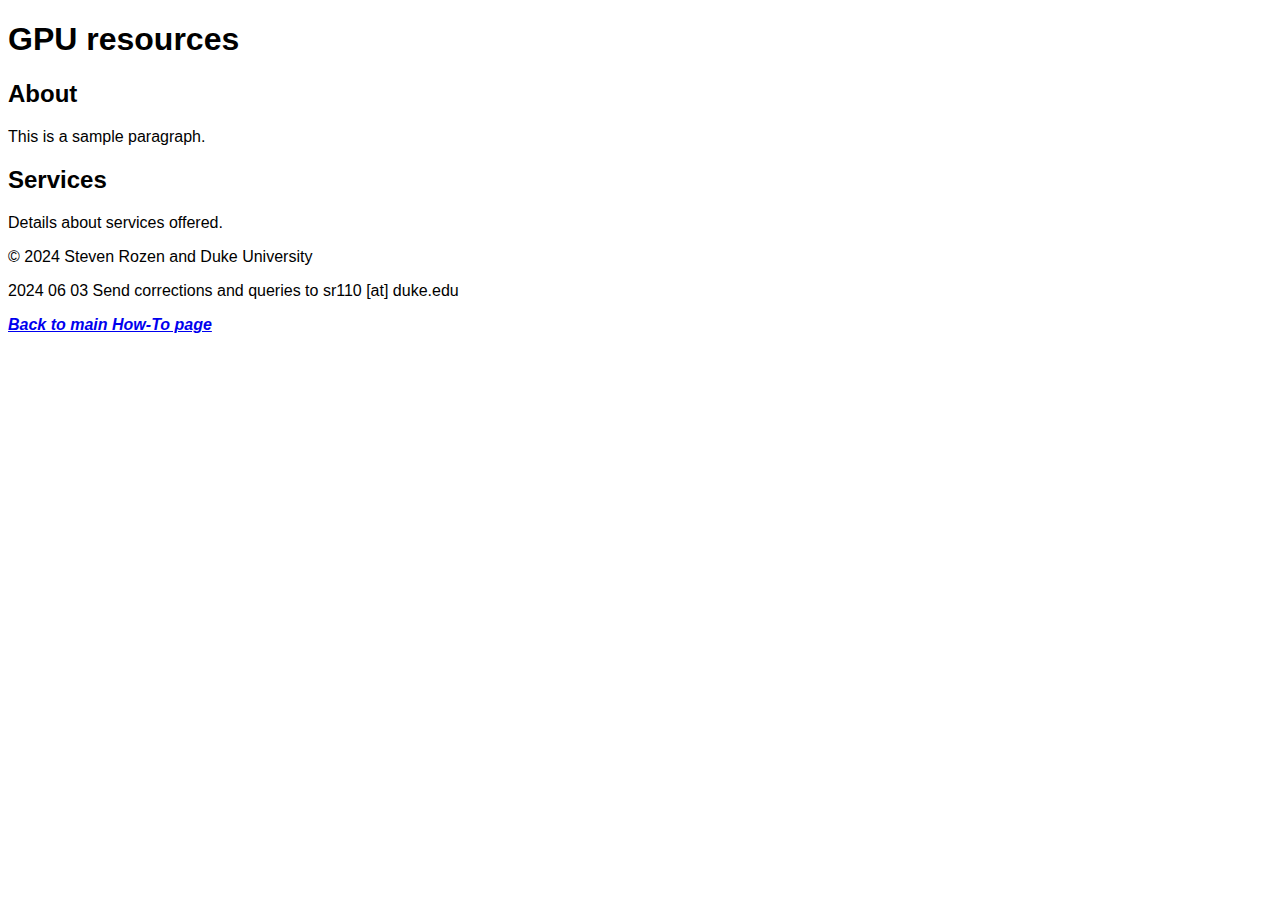
==== gpuresources.html @ b095beac "edits" ====
<!DOCTYPE html>
<html lang="en">
<head>
    <meta charset="UTF-8">
    <meta name="viewport" content="width=device-width, initial-scale=1.0">
    <title>GPU resources</title>
    <!-- Add your CSS files here -->
    <link rel="stylesheet" href="styles.css">
</head>
<body>
    <!-- Add your HTML content here -->
    <header>
        <h1>GPU resources</h1>
    </header>
    
    <main>
        <section>
            <h2>About</h2>
            <p>This is a sample paragraph.</p>
        </section>
        
        <section>
            <h2>Services</h2>
            <p>Details about services offered.</p>
        </section>
    </main>
    
    <footer>
        <p>&copy; 2024 Steven Rozen and Duke University</p>
		<p>2024 06 03 Send corrections and queries to sr110 [at] duke.edu</p>
		<p><a href="index.html"><i><b>Back to main How-To page</b></i></a></p>
    </footer>

    <!-- Add your JavaScript files here -->
    <script src="script.js"></script>
</body>
</html>
---- styles.css ----
body {
    font-family: Arial, Helvetica, sans-serif;
}
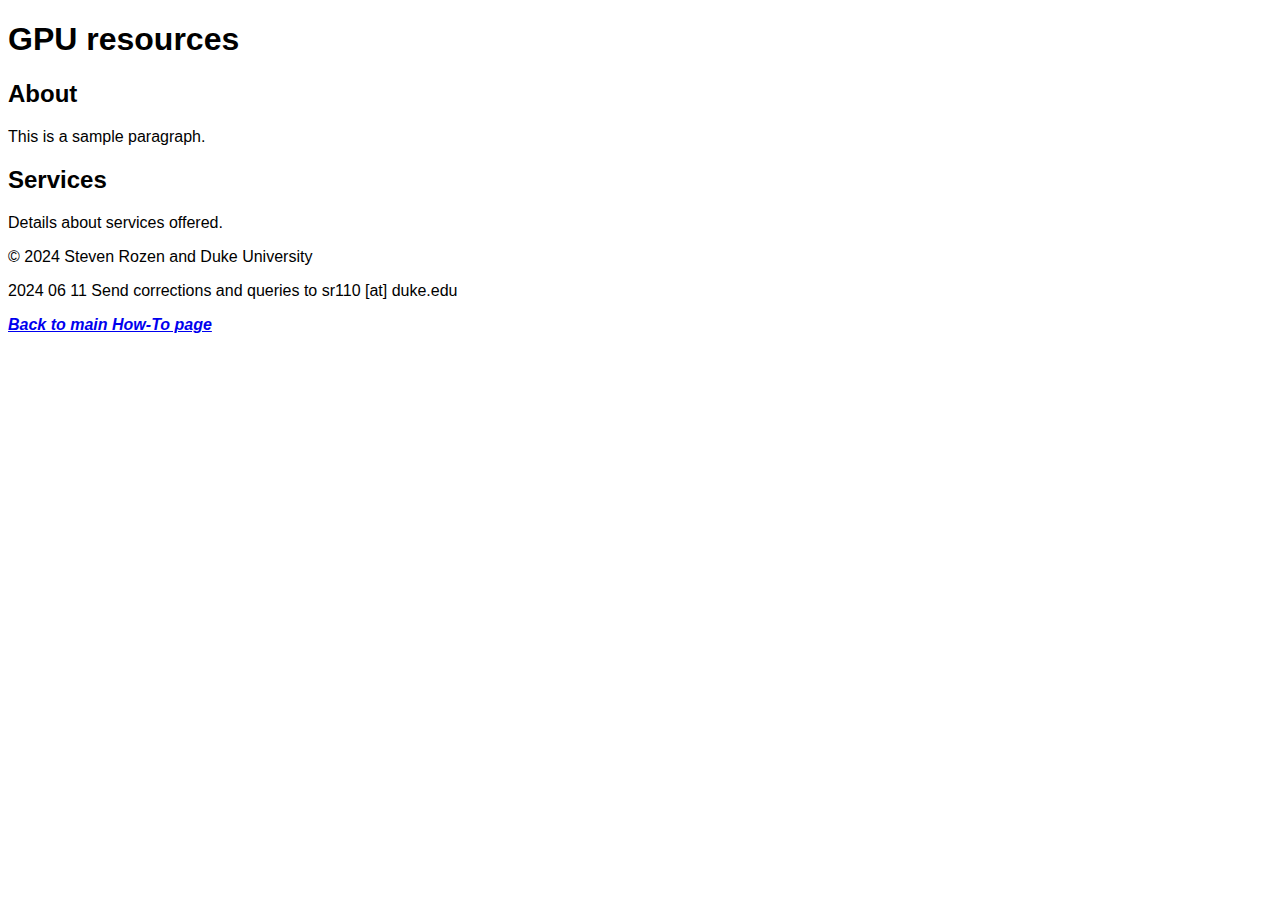
==== commit ab9dbb0e: "edis" ====
--- a/gpuresources.html
+++ b/gpuresources.html
@@ -27,7 +27,7 @@
     
     <footer>
         <p>&copy; 2024 Steven Rozen and Duke University</p>
-		<p>2024 06 03 Send corrections and queries to sr110 [at] duke.edu</p>
+		<p>2024 06 11 Send corrections and queries to sr110 [at] duke.edu</p>
 		<p><a href="index.html"><i><b>Back to main How-To page</b></i></a></p>
     </footer>
 
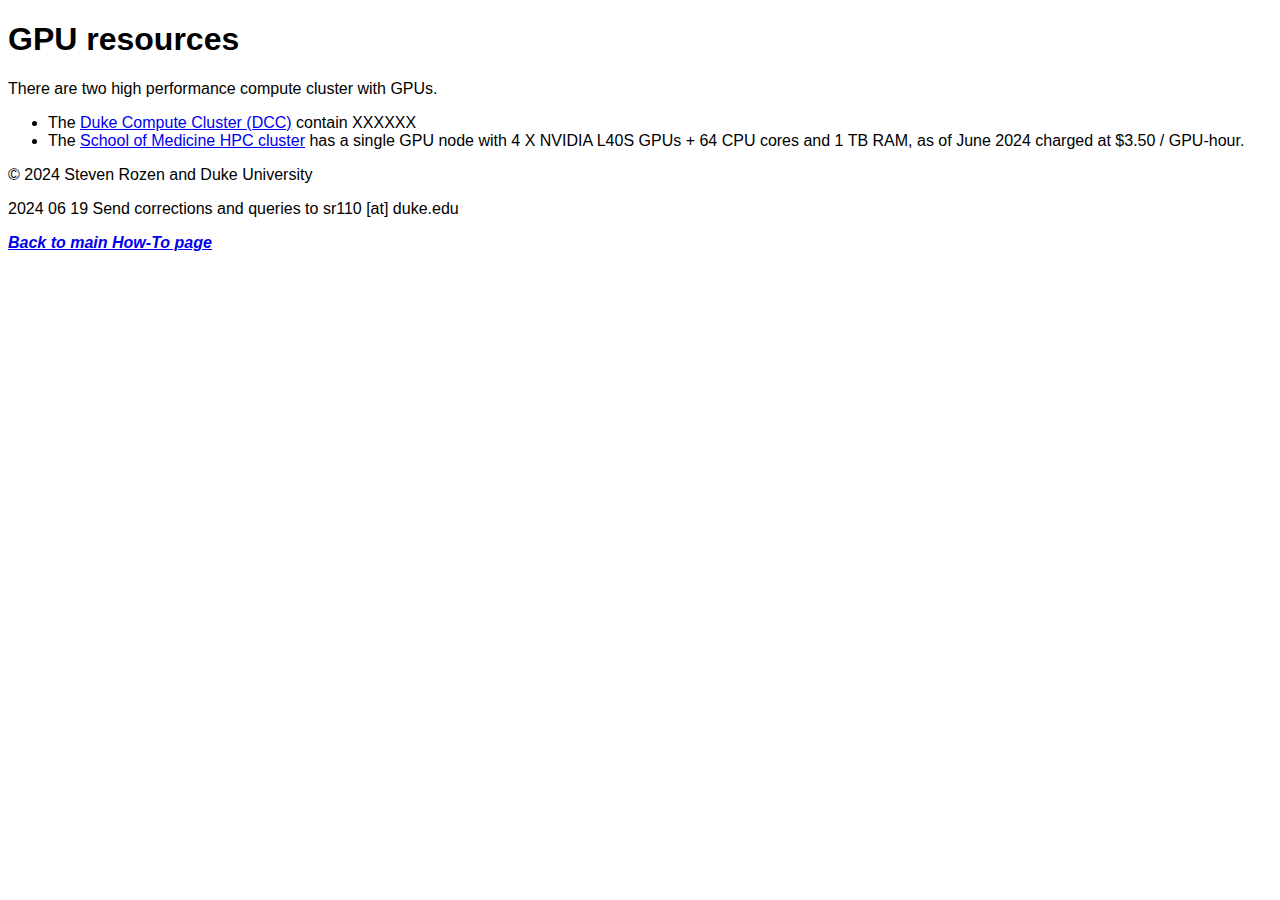
==== commit 31d1367b: "more edits" ====
--- a/gpuresources.html
+++ b/gpuresources.html
@@ -14,20 +14,19 @@
     </header>
     
     <main>
-        <section>
-            <h2>About</h2>
-            <p>This is a sample paragraph.</p>
-        </section>
-        
-        <section>
-            <h2>Services</h2>
-            <p>Details about services offered.</p>
-        </section>
+    <p>There are two high performance compute cluster with GPUs.</p>
+	<ul>
+	  <li>The <a href="HPC-non-sensitive-data.html">
+	   Duke Compute Cluster (DCC)</a> contain XXXXXX</li>
+	  <li>The <a href="HPC-sensitive-data.html">School of Medicine HPC cluster</a>
+	  has a single GPU node with 4 X NVIDIA L40S GPUs + 64 CPU cores and 1 TB RAM,
+      as of June 2024 charged at $3.50 / GPU-hour. 
+	</ul>
     </main>
     
     <footer>
         <p>&copy; 2024 Steven Rozen and Duke University</p>
-		<p>2024 06 11 Send corrections and queries to sr110 [at] duke.edu</p>
+		<p>2024 06 19 Send corrections and queries to sr110 [at] duke.edu</p>
 		<p><a href="index.html"><i><b>Back to main How-To page</b></i></a></p>
     </footer>
 
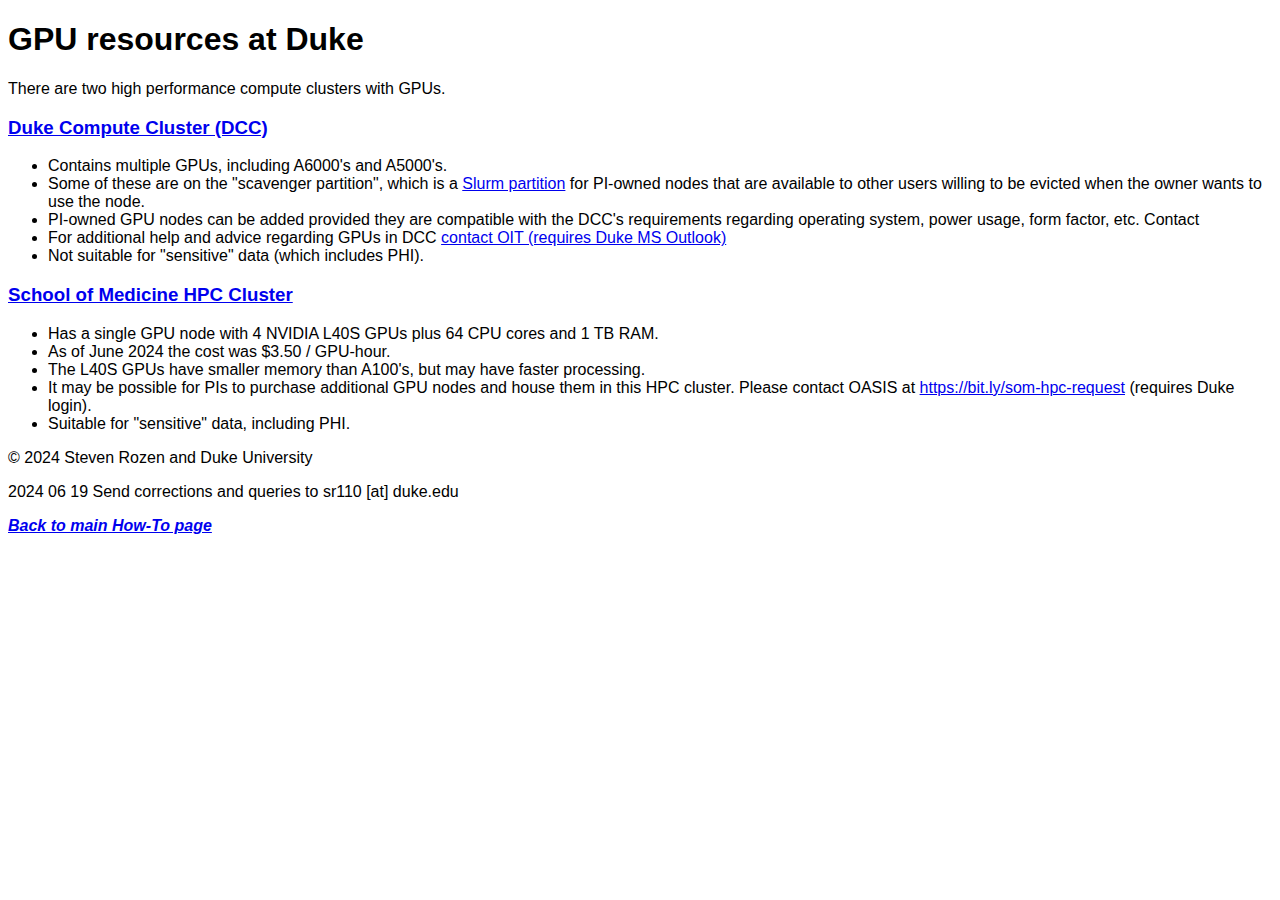
==== commit e7be91c4: "more edtis / additions" ====
--- a/gpuresources.html
+++ b/gpuresources.html
@@ -10,17 +10,45 @@
 <body>
     <!-- Add your HTML content here -->
     <header>
-        <h1>GPU resources</h1>
+        <h1>GPU resources at Duke</h1>
     </header>
     
     <main>
-    <p>There are two high performance compute cluster with GPUs.</p>
+    <p>There are two high performance compute clusters with GPUs.</p>
+	
+	<h3><a href="HPC-non-sensitive-data.html">
+	   Duke Compute Cluster (DCC)</a></h3>
 	<ul>
-	  <li>The <a href="HPC-non-sensitive-data.html">
-	   Duke Compute Cluster (DCC)</a> contain XXXXXX</li>
-	  <li>The <a href="HPC-sensitive-data.html">School of Medicine HPC cluster</a>
-	  has a single GPU node with 4 X NVIDIA L40S GPUs + 64 CPU cores and 1 TB RAM,
-      as of June 2024 charged at $3.50 / GPU-hour. 
+	  <li> Contains multiple GPUs, including
+	   A6000's and A5000's. </li>
+	   <li>Some of these are on the "scavenger partition",
+	   which is a <a href="https://slurm.schedmd.com" target="_blank">Slurm partition</a>
+	   for PI-owned nodes that are available to
+	   other users willing to be evicted when the owner wants to use the node.</li>
+	   <li>PI-owned GPU nodes can be added provided they are compatible with the DCC's requirements
+	   regarding operating system, power usage, form factor, etc. Contact </li>
+	   <li>For additional help and advice regarding GPUs in DCC
+	   <a href="https://outlook.office365.com/owa/calendar/ResearchComputing@ProdDuke.onmicrosoft.com/bookings/"
+		target="_blank">
+		contact OIT (requires Duke MS Outlook)</a></li>
+	   <li>Not suitable for "sensitive" data (which includes PHI).</li>
+	</ul>
+	
+	<h3><a href="HPC-sensitive-data.html">School of Medicine HPC Cluster</a></h3>
+	
+	<ul>
+	  <li>
+	  Has a single GPU node with 4 NVIDIA L40S GPUs plus 64 CPU cores and 1 TB RAM.
+      <li>As of June 2024 the cost was $3.50 / GPU-hour.</li>
+      <li>	  The L40S GPUs have smaller memory
+	  than A100's, but may have faster processing.</li> 
+
+	  <li>It may be possible for PIs to
+	  purchase additional GPU nodes and house them in this HPC cluster. Please contact
+	  OASIS at <a href="https://bit.ly/som-hpc-request">https://bit.ly/som-hpc-request</a>
+      (requires Duke login).</li>
+	  
+	  <li>Suitable for "sensitive" data, including PHI.</li>
 	</ul>
     </main>
     
@@ -30,7 +58,5 @@
 		<p><a href="index.html"><i><b>Back to main How-To page</b></i></a></p>
     </footer>
 
-    <!-- Add your JavaScript files here -->
-    <script src="script.js"></script>
 </body>
 </html>
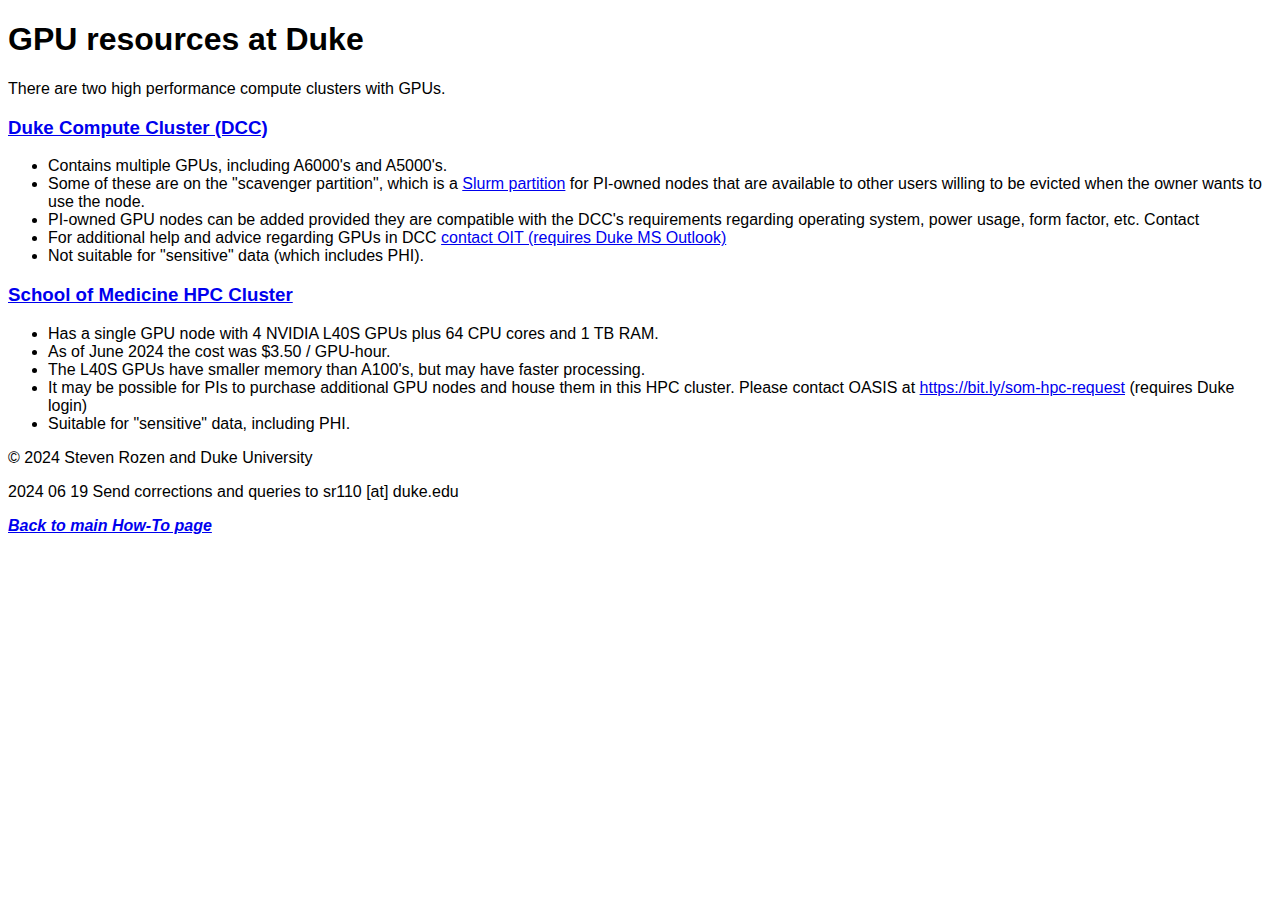
==== commit 317489e4: "minor edits" ====
--- a/gpuresources.html
+++ b/gpuresources.html
@@ -46,7 +46,7 @@
 	  <li>It may be possible for PIs to
 	  purchase additional GPU nodes and house them in this HPC cluster. Please contact
 	  OASIS at <a href="https://bit.ly/som-hpc-request">https://bit.ly/som-hpc-request</a>
-      (requires Duke login).</li>
+      (requires Duke login)</li>
 	  
 	  <li>Suitable for "sensitive" data, including PHI.</li>
 	</ul>
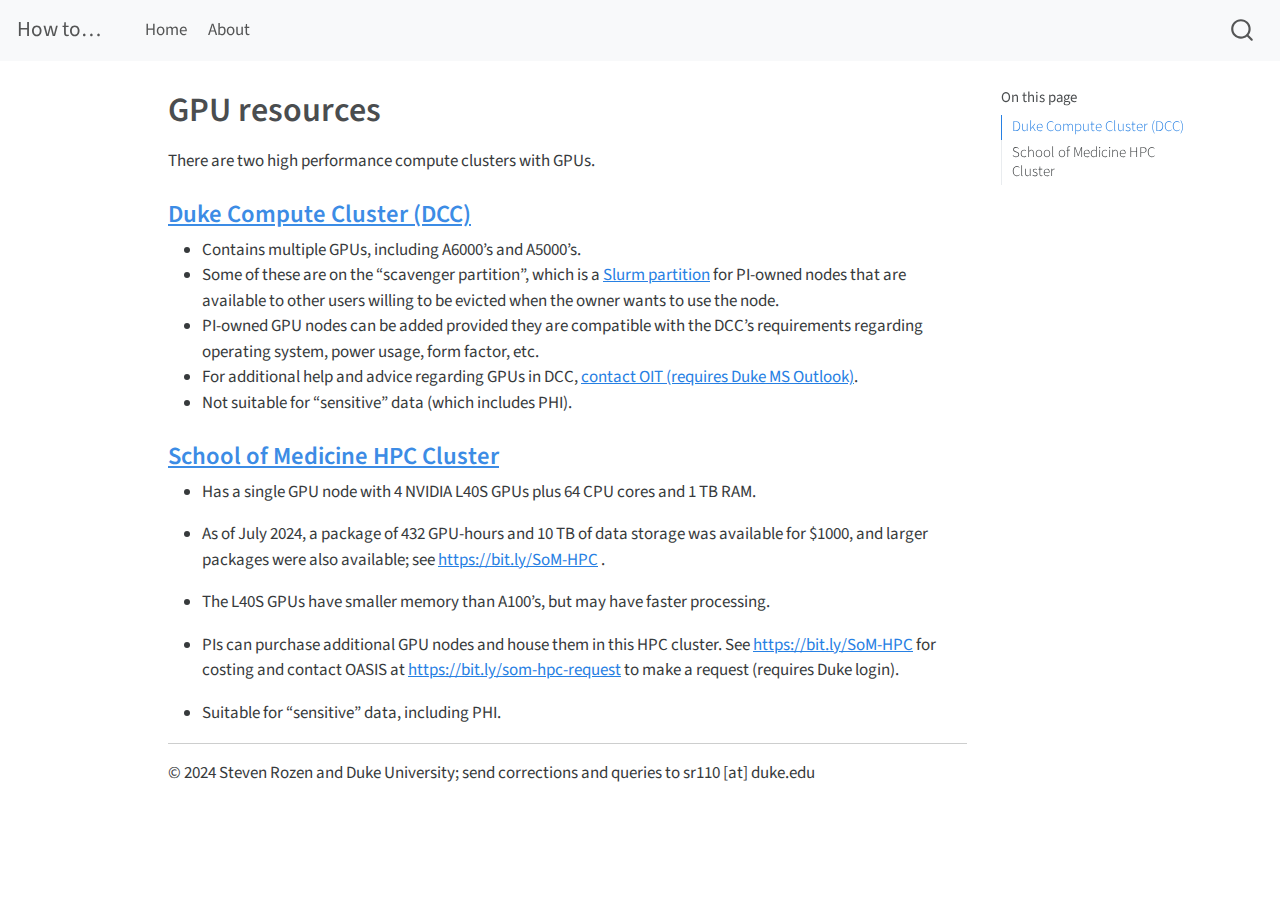
==== commit 71abeb9c: "moved to quarto generated files" ====
--- a/gpuresources.html
+++ b/gpuresources.html
@@ -1,62 +1,397 @@
 <!DOCTYPE html>
-<html lang="en">
-<head>
-    <meta charset="UTF-8">
-    <meta name="viewport" content="width=device-width, initial-scale=1.0">
-    <title>GPU resources</title>
-    <!-- Add your CSS files here -->
-    <link rel="stylesheet" href="styles.css">
+<html xmlns="http://www.w3.org/1999/xhtml" lang="en" xml:lang="en"><head>
+
+<meta charset="utf-8">
+<meta name="generator" content="quarto-1.3.433">
+
+<meta name="viewport" content="width=device-width, initial-scale=1.0, user-scalable=yes">
+
+
+<title>How to… - GPU resources</title>
+<style>
+code{white-space: pre-wrap;}
+span.smallcaps{font-variant: small-caps;}
+div.columns{display: flex; gap: min(4vw, 1.5em);}
+div.column{flex: auto; overflow-x: auto;}
+div.hanging-indent{margin-left: 1.5em; text-indent: -1.5em;}
+ul.task-list{list-style: none;}
+ul.task-list li input[type="checkbox"] {
+  width: 0.8em;
+  margin: 0 0.8em 0.2em -1em; /* quarto-specific, see https://github.com/quarto-dev/quarto-cli/issues/4556 */ 
+  vertical-align: middle;
+}
+</style>
+
+
+<script src="site_libs/quarto-nav/quarto-nav.js"></script>
+<script src="site_libs/quarto-nav/headroom.min.js"></script>
+<script src="site_libs/clipboard/clipboard.min.js"></script>
+<script src="site_libs/quarto-search/autocomplete.umd.js"></script>
+<script src="site_libs/quarto-search/fuse.min.js"></script>
+<script src="site_libs/quarto-search/quarto-search.js"></script>
+<meta name="quarto:offset" content="./">
+<script src="site_libs/quarto-html/quarto.js"></script>
+<script src="site_libs/quarto-html/popper.min.js"></script>
+<script src="site_libs/quarto-html/tippy.umd.min.js"></script>
+<script src="site_libs/quarto-html/anchor.min.js"></script>
+<link href="site_libs/quarto-html/tippy.css" rel="stylesheet">
+<link href="site_libs/quarto-html/quarto-syntax-highlighting.css" rel="stylesheet" id="quarto-text-highlighting-styles">
+<script src="site_libs/bootstrap/bootstrap.min.js"></script>
+<link href="site_libs/bootstrap/bootstrap-icons.css" rel="stylesheet">
+<link href="site_libs/bootstrap/bootstrap.min.css" rel="stylesheet" id="quarto-bootstrap" data-mode="light">
+<script id="quarto-search-options" type="application/json">{
+  "location": "navbar",
+  "copy-button": false,
+  "collapse-after": 3,
+  "panel-placement": "end",
+  "type": "overlay",
+  "limit": 20,
+  "language": {
+    "search-no-results-text": "No results",
+    "search-matching-documents-text": "matching documents",
+    "search-copy-link-title": "Copy link to search",
+    "search-hide-matches-text": "Hide additional matches",
+    "search-more-match-text": "more match in this document",
+    "search-more-matches-text": "more matches in this document",
+    "search-clear-button-title": "Clear",
+    "search-detached-cancel-button-title": "Cancel",
+    "search-submit-button-title": "Submit",
+    "search-label": "Search"
+  }
+}</script>
+
+
+<link rel="stylesheet" href="styles.css">
 </head>
-<body>
-    <!-- Add your HTML content here -->
-    <header>
-        <h1>GPU resources at Duke</h1>
-    </header>
+
+<body class="nav-fixed">
+
+<div id="quarto-search-results"></div>
+  <header id="quarto-header" class="headroom fixed-top">
+    <nav class="navbar navbar-expand-lg navbar-dark ">
+      <div class="navbar-container container-fluid">
+      <div class="navbar-brand-container">
+    <a class="navbar-brand" href="./index.html">
+    <span class="navbar-title">How to…</span>
+    </a>
+  </div>
+            <div id="quarto-search" class="" title="Search"></div>
+          <button class="navbar-toggler" type="button" data-bs-toggle="collapse" data-bs-target="#navbarCollapse" aria-controls="navbarCollapse" aria-expanded="false" aria-label="Toggle navigation" onclick="if (window.quartoToggleHeadroom) { window.quartoToggleHeadroom(); }">
+  <span class="navbar-toggler-icon"></span>
+</button>
+          <div class="collapse navbar-collapse" id="navbarCollapse">
+            <ul class="navbar-nav navbar-nav-scroll me-auto">
+  <li class="nav-item">
+    <a class="nav-link" href="./index.html" rel="" target="">
+ <span class="menu-text">Home</span></a>
+  </li>  
+  <li class="nav-item">
+    <a class="nav-link" href="./about.html" rel="" target="">
+ <span class="menu-text">About</span></a>
+  </li>  
+</ul>
+            <div class="quarto-navbar-tools ms-auto">
+</div>
+          </div> <!-- /navcollapse -->
+      </div> <!-- /container-fluid -->
+    </nav>
+</header>
+<!-- content -->
+<div id="quarto-content" class="quarto-container page-columns page-rows-contents page-layout-article page-navbar">
+<!-- sidebar -->
+<!-- margin-sidebar -->
+    <div id="quarto-margin-sidebar" class="sidebar margin-sidebar">
+        <nav id="TOC" role="doc-toc" class="toc-active">
+    <h2 id="toc-title">On this page</h2>
+   
+  <ul>
+  <li><a href="#duke-compute-cluster-dcc" id="toc-duke-compute-cluster-dcc" class="nav-link active" data-scroll-target="#duke-compute-cluster-dcc">Duke Compute Cluster (DCC)</a></li>
+  <li><a href="#school-of-medicine-hpc-cluster" id="toc-school-of-medicine-hpc-cluster" class="nav-link" data-scroll-target="#school-of-medicine-hpc-cluster">School of Medicine HPC Cluster</a></li>
+  </ul>
+</nav>
+    </div>
+<!-- main -->
+<main class="content" id="quarto-document-content">
+
+<header id="title-block-header" class="quarto-title-block default">
+<div class="quarto-title">
+<h1 class="title">GPU resources</h1>
+</div>
+
+
+
+<div class="quarto-title-meta">
+
     
-    <main>
-    <p>There are two high performance compute clusters with GPUs.</p>
-	
-	<h3><a href="HPC-non-sensitive-data.html">
-	   Duke Compute Cluster (DCC)</a></h3>
-	<ul>
-	  <li> Contains multiple GPUs, including
-	   A6000's and A5000's. </li>
-	   <li>Some of these are on the "scavenger partition",
-	   which is a <a href="https://slurm.schedmd.com" target="_blank">Slurm partition</a>
-	   for PI-owned nodes that are available to
-	   other users willing to be evicted when the owner wants to use the node.</li>
-	   <li>PI-owned GPU nodes can be added provided they are compatible with the DCC's requirements
-	   regarding operating system, power usage, form factor, etc. Contact </li>
-	   <li>For additional help and advice regarding GPUs in DCC
-	   <a href="https://outlook.office365.com/owa/calendar/ResearchComputing@ProdDuke.onmicrosoft.com/bookings/"
-		target="_blank">
-		contact OIT (requires Duke MS Outlook)</a></li>
-	   <li>Not suitable for "sensitive" data (which includes PHI).</li>
-	</ul>
-	
-	<h3><a href="HPC-sensitive-data.html">School of Medicine HPC Cluster</a></h3>
-	
-	<ul>
-	  <li>
-	  Has a single GPU node with 4 NVIDIA L40S GPUs plus 64 CPU cores and 1 TB RAM.
-      <li>As of June 2024 the cost was $3.50 / GPU-hour.</li>
-      <li>	  The L40S GPUs have smaller memory
-	  than A100's, but may have faster processing.</li> 
-
-	  <li>It may be possible for PIs to
-	  purchase additional GPU nodes and house them in this HPC cluster. Please contact
-	  OASIS at <a href="https://bit.ly/som-hpc-request">https://bit.ly/som-hpc-request</a>
-      (requires Duke login)</li>
-	  
-	  <li>Suitable for "sensitive" data, including PHI.</li>
-	</ul>
-    </main>
+  
     
-    <footer>
-        <p>&copy; 2024 Steven Rozen and Duke University</p>
-		<p>2024 06 19 Send corrections and queries to sr110 [at] duke.edu</p>
-		<p><a href="index.html"><i><b>Back to main How-To page</b></i></a></p>
-    </footer>
-
-</body>
-</html>
+  </div>
+  
+
+</header>
+
+<p>There are two high performance compute clusters with GPUs.</p>
+<section id="duke-compute-cluster-dcc" class="level3">
+<h3 class="anchored" data-anchor-id="duke-compute-cluster-dcc"><a href="HPC-non-sensitive-data.html">Duke Compute Cluster (DCC)</a></h3>
+<ul>
+<li>Contains multiple GPUs, including A6000’s and A5000’s.</li>
+<li>Some of these are on the “scavenger partition”, which is a <a href="https://slurm.schedmd.com">Slurm partition</a> for PI-owned nodes that are available to other users willing to be evicted when the owner wants to use the node.</li>
+<li>PI-owned GPU nodes can be added provided they are compatible with the DCC’s requirements regarding operating system, power usage, form factor, etc.</li>
+<li>For additional help and advice regarding GPUs in DCC, <a href="https://outlook.office365.com/owa/calendar/ResearchComputing@ProdDuke.onmicrosoft.com/bookings/">contact OIT (requires Duke MS Outlook)</a>.</li>
+<li>Not suitable for “sensitive” data (which includes PHI).</li>
+</ul>
+</section>
+<section id="school-of-medicine-hpc-cluster" class="level3">
+<h3 class="anchored" data-anchor-id="school-of-medicine-hpc-cluster"><a href="HPC-sensitive-data.html">School of Medicine HPC Cluster</a></h3>
+<ul>
+<li><p>Has a single GPU node with 4 NVIDIA L40S GPUs plus 64 CPU cores and 1 TB RAM.</p></li>
+<li><p>As of July 2024, a package of 432 GPU-hours and 10 TB of data storage was available for $1000, and larger packages were also available; see <a href="https://bit.ly/SoM-HPC" class="uri">https://bit.ly/SoM-HPC</a> .</p></li>
+<li><p>The L40S GPUs have smaller memory than A100’s, but may have faster processing.</p></li>
+<li><p>PIs can purchase additional GPU nodes and house them in this HPC cluster. See <a href="https://bit.ly/SoM-HPC" class="uri">https://bit.ly/SoM-HPC</a> for costing and contact OASIS at <a href="https://bit.ly/som-hpc-request" class="uri">https://bit.ly/som-hpc-request</a> to make a request (requires Duke login).</p></li>
+<li><p>Suitable for “sensitive” data, including PHI.</p></li>
+</ul>
+<hr>
+<p>© 2024 Steven Rozen and Duke University; send corrections and queries to sr110 [at] duke.edu <!-- 2024 07 09 --></p>
+
+
+</section>
+
+</main> <!-- /main -->
+<script id="quarto-html-after-body" type="application/javascript">
+window.document.addEventListener("DOMContentLoaded", function (event) {
+  const toggleBodyColorMode = (bsSheetEl) => {
+    const mode = bsSheetEl.getAttribute("data-mode");
+    const bodyEl = window.document.querySelector("body");
+    if (mode === "dark") {
+      bodyEl.classList.add("quarto-dark");
+      bodyEl.classList.remove("quarto-light");
+    } else {
+      bodyEl.classList.add("quarto-light");
+      bodyEl.classList.remove("quarto-dark");
+    }
+  }
+  const toggleBodyColorPrimary = () => {
+    const bsSheetEl = window.document.querySelector("link#quarto-bootstrap");
+    if (bsSheetEl) {
+      toggleBodyColorMode(bsSheetEl);
+    }
+  }
+  toggleBodyColorPrimary();  
+  const icon = "";
+  const anchorJS = new window.AnchorJS();
+  anchorJS.options = {
+    placement: 'right',
+    icon: icon
+  };
+  anchorJS.add('.anchored');
+  const isCodeAnnotation = (el) => {
+    for (const clz of el.classList) {
+      if (clz.startsWith('code-annotation-')) {                     
+        return true;
+      }
+    }
+    return false;
+  }
+  const clipboard = new window.ClipboardJS('.code-copy-button', {
+    text: function(trigger) {
+      const codeEl = trigger.previousElementSibling.cloneNode(true);
+      for (const childEl of codeEl.children) {
+        if (isCodeAnnotation(childEl)) {
+          childEl.remove();
+        }
+      }
+      return codeEl.innerText;
+    }
+  });
+  clipboard.on('success', function(e) {
+    // button target
+    const button = e.trigger;
+    // don't keep focus
+    button.blur();
+    // flash "checked"
+    button.classList.add('code-copy-button-checked');
+    var currentTitle = button.getAttribute("title");
+    button.setAttribute("title", "Copied!");
+    let tooltip;
+    if (window.bootstrap) {
+      button.setAttribute("data-bs-toggle", "tooltip");
+      button.setAttribute("data-bs-placement", "left");
+      button.setAttribute("data-bs-title", "Copied!");
+      tooltip = new bootstrap.Tooltip(button, 
+        { trigger: "manual", 
+          customClass: "code-copy-button-tooltip",
+          offset: [0, -8]});
+      tooltip.show();    
+    }
+    setTimeout(function() {
+      if (tooltip) {
+        tooltip.hide();
+        button.removeAttribute("data-bs-title");
+        button.removeAttribute("data-bs-toggle");
+        button.removeAttribute("data-bs-placement");
+      }
+      button.setAttribute("title", currentTitle);
+      button.classList.remove('code-copy-button-checked');
+    }, 1000);
+    // clear code selection
+    e.clearSelection();
+  });
+  function tippyHover(el, contentFn) {
+    const config = {
+      allowHTML: true,
+      content: contentFn,
+      maxWidth: 500,
+      delay: 100,
+      arrow: false,
+      appendTo: function(el) {
+          return el.parentElement;
+      },
+      interactive: true,
+      interactiveBorder: 10,
+      theme: 'quarto',
+      placement: 'bottom-start'
+    };
+    window.tippy(el, config); 
+  }
+  const noterefs = window.document.querySelectorAll('a[role="doc-noteref"]');
+  for (var i=0; i<noterefs.length; i++) {
+    const ref = noterefs[i];
+    tippyHover(ref, function() {
+      // use id or data attribute instead here
+      let href = ref.getAttribute('data-footnote-href') || ref.getAttribute('href');
+      try { href = new URL(href).hash; } catch {}
+      const id = href.replace(/^#\/?/, "");
+      const note = window.document.getElementById(id);
+      return note.innerHTML;
+    });
+  }
+      let selectedAnnoteEl;
+      const selectorForAnnotation = ( cell, annotation) => {
+        let cellAttr = 'data-code-cell="' + cell + '"';
+        let lineAttr = 'data-code-annotation="' +  annotation + '"';
+        const selector = 'span[' + cellAttr + '][' + lineAttr + ']';
+        return selector;
+      }
+      const selectCodeLines = (annoteEl) => {
+        const doc = window.document;
+        const targetCell = annoteEl.getAttribute("data-target-cell");
+        const targetAnnotation = annoteEl.getAttribute("data-target-annotation");
+        const annoteSpan = window.document.querySelector(selectorForAnnotation(targetCell, targetAnnotation));
+        const lines = annoteSpan.getAttribute("data-code-lines").split(",");
+        const lineIds = lines.map((line) => {
+          return targetCell + "-" + line;
+        })
+        let top = null;
+        let height = null;
+        let parent = null;
+        if (lineIds.length > 0) {
+            //compute the position of the single el (top and bottom and make a div)
+            const el = window.document.getElementById(lineIds[0]);
+            top = el.offsetTop;
+            height = el.offsetHeight;
+            parent = el.parentElement.parentElement;
+          if (lineIds.length > 1) {
+            const lastEl = window.document.getElementById(lineIds[lineIds.length - 1]);
+            const bottom = lastEl.offsetTop + lastEl.offsetHeight;
+            height = bottom - top;
+          }
+          if (top !== null && height !== null && parent !== null) {
+            // cook up a div (if necessary) and position it 
+            let div = window.document.getElementById("code-annotation-line-highlight");
+            if (div === null) {
+              div = window.document.createElement("div");
+              div.setAttribute("id", "code-annotation-line-highlight");
+              div.style.position = 'absolute';
+              parent.appendChild(div);
+            }
+            div.style.top = top - 2 + "px";
+            div.style.height = height + 4 + "px";
+            let gutterDiv = window.document.getElementById("code-annotation-line-highlight-gutter");
+            if (gutterDiv === null) {
+              gutterDiv = window.document.createElement("div");
+              gutterDiv.setAttribute("id", "code-annotation-line-highlight-gutter");
+              gutterDiv.style.position = 'absolute';
+              const codeCell = window.document.getElementById(targetCell);
+              const gutter = codeCell.querySelector('.code-annotation-gutter');
+              gutter.appendChild(gutterDiv);
+            }
+            gutterDiv.style.top = top - 2 + "px";
+            gutterDiv.style.height = height + 4 + "px";
+          }
+          selectedAnnoteEl = annoteEl;
+        }
+      };
+      const unselectCodeLines = () => {
+        const elementsIds = ["code-annotation-line-highlight", "code-annotation-line-highlight-gutter"];
+        elementsIds.forEach((elId) => {
+          const div = window.document.getElementById(elId);
+          if (div) {
+            div.remove();
+          }
+        });
+        selectedAnnoteEl = undefined;
+      };
+      // Attach click handler to the DT
+      const annoteDls = window.document.querySelectorAll('dt[data-target-cell]');
+      for (const annoteDlNode of annoteDls) {
+        annoteDlNode.addEventListener('click', (event) => {
+          const clickedEl = event.target;
+          if (clickedEl !== selectedAnnoteEl) {
+            unselectCodeLines();
+            const activeEl = window.document.querySelector('dt[data-target-cell].code-annotation-active');
+            if (activeEl) {
+              activeEl.classList.remove('code-annotation-active');
+            }
+            selectCodeLines(clickedEl);
+            clickedEl.classList.add('code-annotation-active');
+          } else {
+            // Unselect the line
+            unselectCodeLines();
+            clickedEl.classList.remove('code-annotation-active');
+          }
+        });
+      }
+  const findCites = (el) => {
+    const parentEl = el.parentElement;
+    if (parentEl) {
+      const cites = parentEl.dataset.cites;
+      if (cites) {
+        return {
+          el,
+          cites: cites.split(' ')
+        };
+      } else {
+        return findCites(el.parentElement)
+      }
+    } else {
+      return undefined;
+    }
+  };
+  var bibliorefs = window.document.querySelectorAll('a[role="doc-biblioref"]');
+  for (var i=0; i<bibliorefs.length; i++) {
+    const ref = bibliorefs[i];
+    const citeInfo = findCites(ref);
+    if (citeInfo) {
+      tippyHover(citeInfo.el, function() {
+        var popup = window.document.createElement('div');
+        citeInfo.cites.forEach(function(cite) {
+          var citeDiv = window.document.createElement('div');
+          citeDiv.classList.add('hanging-indent');
+          citeDiv.classList.add('csl-entry');
+          var biblioDiv = window.document.getElementById('ref-' + cite);
+          if (biblioDiv) {
+            citeDiv.innerHTML = biblioDiv.innerHTML;
+          }
+          popup.appendChild(citeDiv);
+        });
+        return popup.innerHTML;
+      });
+    }
+  }
+});
+</script>
+</div> <!-- /content -->
+
+
+
+</body></html>--- a/site_libs/quarto-html/tippy.css
+++ b/site_libs/quarto-html/tippy.css
@@ -0,0 +1 @@
+.tippy-box[data-animation=fade][data-state=hidden]{opacity:0}[data-tippy-root]{max-width:calc(100vw - 10px)}.tippy-box{position:relative;background-color:#333;color:#fff;border-radius:4px;font-size:14px;line-height:1.4;white-space:normal;outline:0;transition-property:transform,visibility,opacity}.tippy-box[data-placement^=top]>.tippy-arrow{bottom:0}.tippy-box[data-placement^=top]>.tippy-arrow:before{bottom:-7px;left:0;border-width:8px 8px 0;border-top-color:initial;transform-origin:center top}.tippy-box[data-placement^=bottom]>.tippy-arrow{top:0}.tippy-box[data-placement^=bottom]>.tippy-arrow:before{top:-7px;left:0;border-width:0 8px 8px;border-bottom-color:initial;transform-origin:center bottom}.tippy-box[data-placement^=left]>.tippy-arrow{right:0}.tippy-box[data-placement^=left]>.tippy-arrow:before{border-width:8px 0 8px 8px;border-left-color:initial;right:-7px;transform-origin:center left}.tippy-box[data-placement^=right]>.tippy-arrow{left:0}.tippy-box[data-placement^=right]>.tippy-arrow:before{left:-7px;border-width:8px 8px 8px 0;border-right-color:initial;transform-origin:center right}.tippy-box[data-inertia][data-state=visible]{transition-timing-function:cubic-bezier(.54,1.5,.38,1.11)}.tippy-arrow{width:16px;height:16px;color:#333}.tippy-arrow:before{content:"";position:absolute;border-color:transparent;border-style:solid}.tippy-content{position:relative;padding:5px 9px;z-index:1}--- a/site_libs/quarto-html/quarto-syntax-highlighting.css
+++ b/site_libs/quarto-html/quarto-syntax-highlighting.css
@@ -0,0 +1,203 @@
+/* quarto syntax highlight colors */
+:root {
+  --quarto-hl-ot-color: #003B4F;
+  --quarto-hl-at-color: #657422;
+  --quarto-hl-ss-color: #20794D;
+  --quarto-hl-an-color: #5E5E5E;
+  --quarto-hl-fu-color: #4758AB;
+  --quarto-hl-st-color: #20794D;
+  --quarto-hl-cf-color: #003B4F;
+  --quarto-hl-op-color: #5E5E5E;
+  --quarto-hl-er-color: #AD0000;
+  --quarto-hl-bn-color: #AD0000;
+  --quarto-hl-al-color: #AD0000;
+  --quarto-hl-va-color: #111111;
+  --quarto-hl-bu-color: inherit;
+  --quarto-hl-ex-color: inherit;
+  --quarto-hl-pp-color: #AD0000;
+  --quarto-hl-in-color: #5E5E5E;
+  --quarto-hl-vs-color: #20794D;
+  --quarto-hl-wa-color: #5E5E5E;
+  --quarto-hl-do-color: #5E5E5E;
+  --quarto-hl-im-color: #00769E;
+  --quarto-hl-ch-color: #20794D;
+  --quarto-hl-dt-color: #AD0000;
+  --quarto-hl-fl-color: #AD0000;
+  --quarto-hl-co-color: #5E5E5E;
+  --quarto-hl-cv-color: #5E5E5E;
+  --quarto-hl-cn-color: #8f5902;
+  --quarto-hl-sc-color: #5E5E5E;
+  --quarto-hl-dv-color: #AD0000;
+  --quarto-hl-kw-color: #003B4F;
+}
+
+/* other quarto variables */
+:root {
+  --quarto-font-monospace: SFMono-Regular, Menlo, Monaco, Consolas, "Liberation Mono", "Courier New", monospace;
+}
+
+pre > code.sourceCode > span {
+  color: #003B4F;
+}
+
+code span {
+  color: #003B4F;
+}
+
+code.sourceCode > span {
+  color: #003B4F;
+}
+
+div.sourceCode,
+div.sourceCode pre.sourceCode {
+  color: #003B4F;
+}
+
+code span.ot {
+  color: #003B4F;
+  font-style: inherit;
+}
+
+code span.at {
+  color: #657422;
+  font-style: inherit;
+}
+
+code span.ss {
+  color: #20794D;
+  font-style: inherit;
+}
+
+code span.an {
+  color: #5E5E5E;
+  font-style: inherit;
+}
+
+code span.fu {
+  color: #4758AB;
+  font-style: inherit;
+}
+
+code span.st {
+  color: #20794D;
+  font-style: inherit;
+}
+
+code span.cf {
+  color: #003B4F;
+  font-style: inherit;
+}
+
+code span.op {
+  color: #5E5E5E;
+  font-style: inherit;
+}
+
+code span.er {
+  color: #AD0000;
+  font-style: inherit;
+}
+
+code span.bn {
+  color: #AD0000;
+  font-style: inherit;
+}
+
+code span.al {
+  color: #AD0000;
+  font-style: inherit;
+}
+
+code span.va {
+  color: #111111;
+  font-style: inherit;
+}
+
+code span.bu {
+  font-style: inherit;
+}
+
+code span.ex {
+  font-style: inherit;
+}
+
+code span.pp {
+  color: #AD0000;
+  font-style: inherit;
+}
+
+code span.in {
+  color: #5E5E5E;
+  font-style: inherit;
+}
+
+code span.vs {
+  color: #20794D;
+  font-style: inherit;
+}
+
+code span.wa {
+  color: #5E5E5E;
+  font-style: italic;
+}
+
+code span.do {
+  color: #5E5E5E;
+  font-style: italic;
+}
+
+code span.im {
+  color: #00769E;
+  font-style: inherit;
+}
+
+code span.ch {
+  color: #20794D;
+  font-style: inherit;
+}
+
+code span.dt {
+  color: #AD0000;
+  font-style: inherit;
+}
+
+code span.fl {
+  color: #AD0000;
+  font-style: inherit;
+}
+
+code span.co {
+  color: #5E5E5E;
+  font-style: inherit;
+}
+
+code span.cv {
+  color: #5E5E5E;
+  font-style: italic;
+}
+
+code span.cn {
+  color: #8f5902;
+  font-style: inherit;
+}
+
+code span.sc {
+  color: #5E5E5E;
+  font-style: inherit;
+}
+
+code span.dv {
+  color: #AD0000;
+  font-style: inherit;
+}
+
+code span.kw {
+  color: #003B4F;
+  font-style: inherit;
+}
+
+.prevent-inlining {
+  content: "</";
+}
+
+/*# sourceMappingURL=debc5d5d77c3f9108843748ff7464032.css.map */
